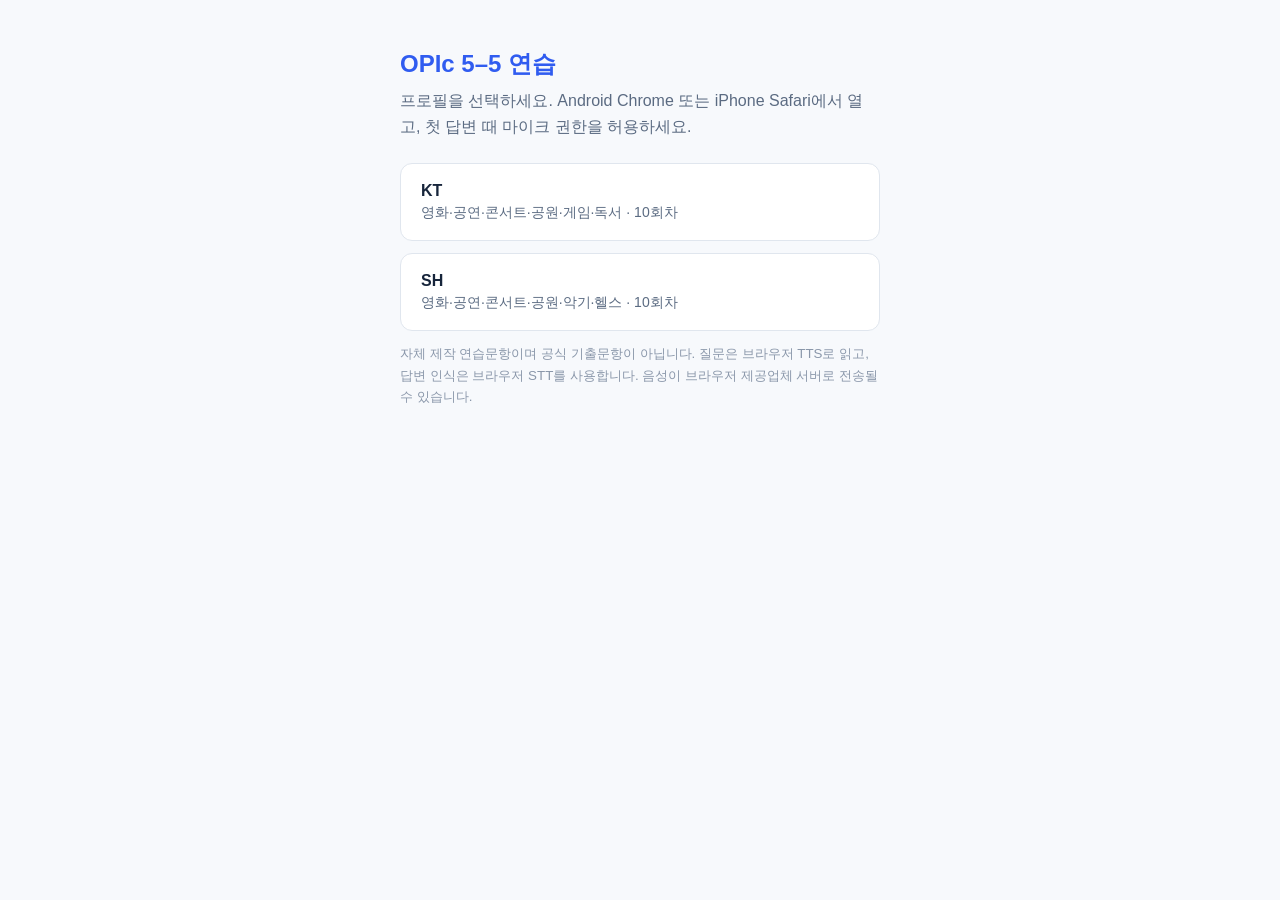
==== pages/index.html @ dd61e758 "Deploy KT/SH portable practice pages with GitHub Pages Co-Authored-By: Claude Opus 5.5 (1M context) " ====
<!doctype html>
<html lang="ko"><head><meta charset="utf-8"><meta name="viewport" content="width=device-width,initial-scale=1">
<title>OPIc 연습</title>
<style>
:root{font-family:Inter,"Segoe UI","Malgun Gothic",sans-serif;color:#17253b;background:#f7f9fc}
body{margin:0;padding:48px 16px;display:flex;justify-content:center}
main{max-width:480px;width:100%}
h1{font-size:24px;color:#305cf0;margin:0 0 8px}
p{color:#5b6b82;line-height:1.6;margin:0 0 24px}
a{display:block;padding:18px 20px;margin-bottom:12px;border:1px solid #e0e6ee;border-radius:12px;background:#fff;color:#17253b;text-decoration:none;font-weight:600}
a span{display:block;font-weight:400;font-size:14px;color:#5b6b82;margin-top:4px}
small{color:#8a97aa;line-height:1.6}
</style></head><body><main>
<h1>OPIc 5–5 연습</h1>
<p>프로필을 선택하세요. Android Chrome 또는 iPhone Safari에서 열고, 첫 답변 때 마이크 권한을 허용하세요.</p>
<a href="kt/">KT<span>영화·공연·콘서트·공원·게임·독서 · 10회차</span></a>
<a href="sh/">SH<span>영화·공연·콘서트·공원·악기·헬스 · 10회차</span></a>
<small>자체 제작 연습문항이며 공식 기출문항이 아닙니다. 질문은 브라우저 TTS로 읽고, 답변 인식은 브라우저 STT를 사용합니다. 음성이 브라우저 제공업체 서버로 전송될 수 있습니다.</small>
</main></body></html>
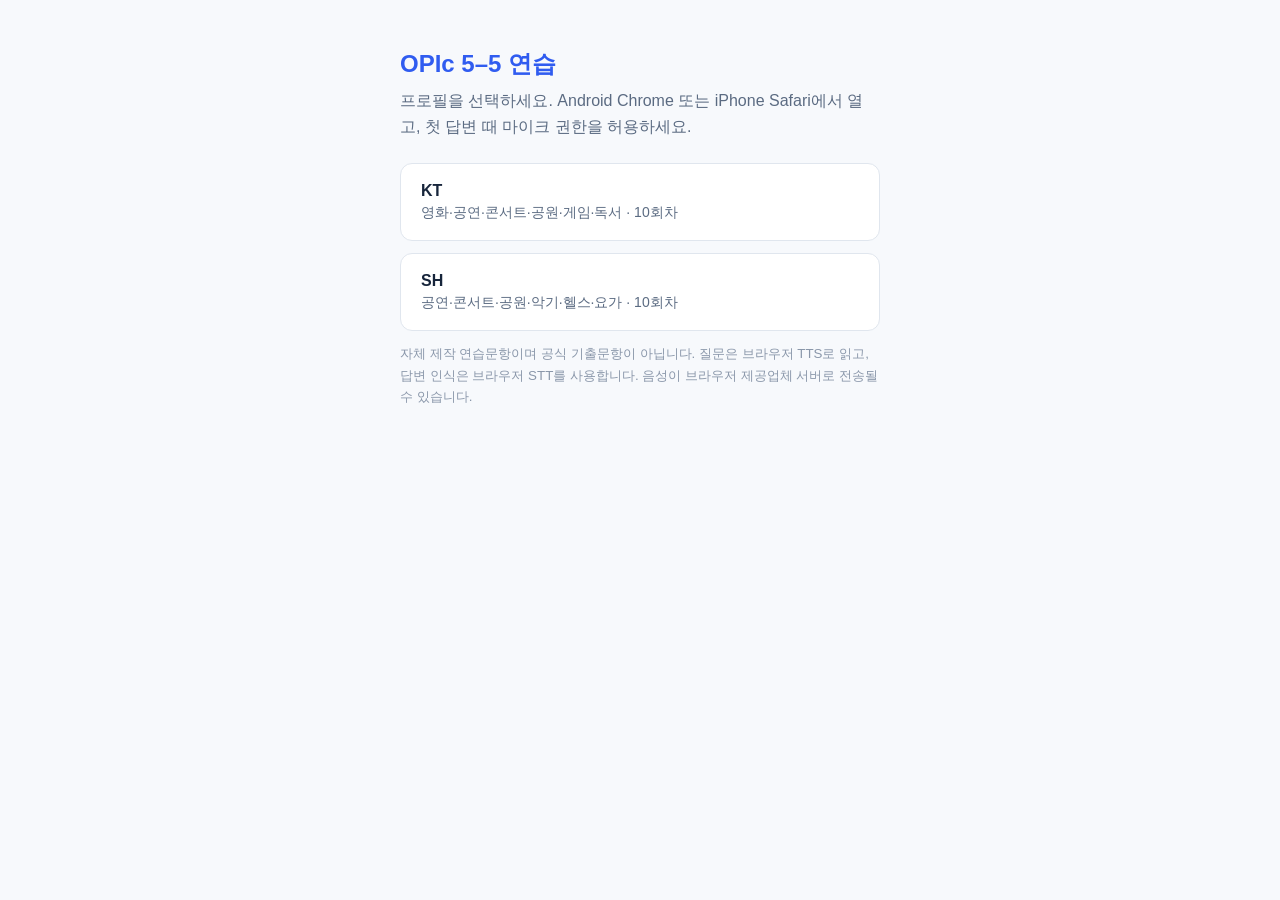
==== commit a2d20e4b: "Replace movies with yoga in the SH practice bank The SH survey now selects yoga instead of movies. R" ====
--- a/pages/index.html
+++ b/pages/index.html
@@ -14,6 +14,6 @@
 <h1>OPIc 5–5 연습</h1>
 <p>프로필을 선택하세요. Android Chrome 또는 iPhone Safari에서 열고, 첫 답변 때 마이크 권한을 허용하세요.</p>
 <a href="kt/">KT<span>영화·공연·콘서트·공원·게임·독서 · 10회차</span></a>
-<a href="sh/">SH<span>영화·공연·콘서트·공원·악기·헬스 · 10회차</span></a>
+<a href="sh/">SH<span>공연·콘서트·공원·악기·헬스·요가 · 10회차</span></a>
 <small>자체 제작 연습문항이며 공식 기출문항이 아닙니다. 질문은 브라우저 TTS로 읽고, 답변 인식은 브라우저 STT를 사용합니다. 음성이 브라우저 제공업체 서버로 전송될 수 있습니다.</small>
 </main></body></html>
